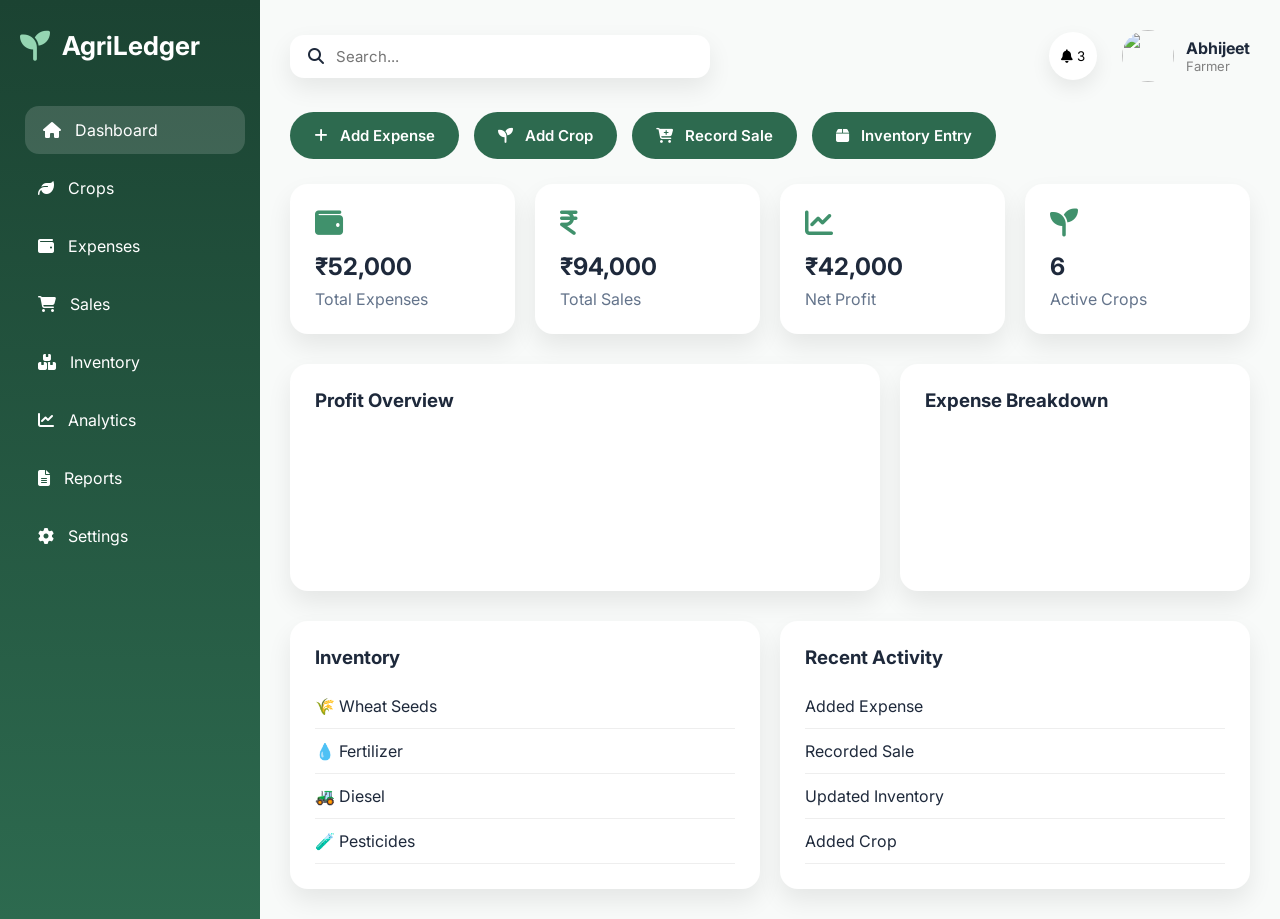
==== index.html @ b699dc94 "updated" ====
<!DOCTYPE html>
<html lang="en">
<head>
    <meta charset="UTF-8">
    <meta name="viewport" content="width=device-width, initial-scale=1.0">
    <title>AgriLedger</title>

    <link rel="stylesheet" href="style.css">

    <!-- Google Font -->
    <link href="https://fonts.googleapis.com/css2?family=Inter:wght@300;400;500;600;700&display=swap" rel="stylesheet">

    <!-- Font Awesome -->
    <link rel="stylesheet"
        href="https://cdnjs.cloudflare.com/ajax/libs/font-awesome/6.6.0/css/all.min.css">
</head>

<body>

<div class="container">

    <!-- Sidebar -->

    <aside class="sidebar">

        <div class="logo">

            <i class="fa-solid fa-seedling"></i>

            <h2>AgriLedger</h2>

        </div>

        <nav>

            <a href="#" class="active">
                <i class="fa-solid fa-house"></i>
                Dashboard
            </a>

            <a href="#">
                <i class="fa-solid fa-leaf"></i>
                Crops
            </a>

            <a href="#">
                <i class="fa-solid fa-wallet"></i>
                Expenses
            </a>

            <a href="#">
                <i class="fa-solid fa-cart-shopping"></i>
                Sales
            </a>

            <a href="#">
                <i class="fa-solid fa-boxes-stacked"></i>
                Inventory
            </a>

            <a href="#">
                <i class="fa-solid fa-chart-line"></i>
                Analytics
            </a>

            <a href="#">
                <i class="fa-solid fa-file-lines"></i>
                Reports
            </a>

            <a href="#">
                <i class="fa-solid fa-gear"></i>
                Settings
            </a>

        </nav>

    </aside>

    <!-- Main -->

    <main class="main">

        <!-- Topbar -->

        <header class="topbar">

            <div class="search">

                <i class="fa-solid fa-magnifying-glass"></i>

                <input
                    type="text"
                    placeholder="Search..."
                >

            </div>

            <div class="top-right">

                <button class="notification">
    <i class="fa-solid fa-bell"></i>
    <span class="badge">3</span>
</button>

                <div class="profile">

                    <img
                        src="https://i.pravatar.cc/100"
                        alt=""
                    >

                    <div>

                        <h4>Abhijeet</h4>

                        <p>Farmer</p>

                    </div>

                </div>

            </div>

        </header>

        <!-- Welcome -->

        <!-- Quick Actions -->

<section class="quick-actions">

    <button>
        <i class="fa-solid fa-plus"></i>
        Add Expense
    </button>

    <button>
        <i class="fa-solid fa-seedling"></i>
        Add Crop
    </button>

    <button>
        <i class="fa-solid fa-cart-plus"></i>
        Record Sale
    </button>

    <button>
        <i class="fa-solid fa-box"></i>
        Inventory Entry
    </button>

</section>

        <!-- KPI -->

        <section class="cards">

            <div class="card">

                <i class="fa-solid fa-wallet"></i>

                <h2>₹52,000</h2>

                <p>Total Expenses</p>

            </div>

            <div class="card">

                <i class="fa-solid fa-indian-rupee-sign"></i>

                <h2>₹94,000</h2>

                <p>Total Sales</p>

            </div>

            <div class="card">

                <i class="fa-solid fa-chart-line"></i>

                <h2>₹42,000</h2>

                <p>Net Profit</p>

            </div>

            <div class="card">

                <i class="fa-solid fa-seedling"></i>

                <h2>6</h2>

                <p>Active Crops</p>

            </div>

        </section>

        <!-- Charts -->

        <section class="charts">

            <div class="chart-card">

                <h3>Profit Overview</h3>

                <canvas id="profitChart"></canvas>

            </div>

            <div class="chart-card">

                <h3>Expense Breakdown</h3>

                <canvas id="expenseChart"></canvas>

            </div>

        </section>

        <!-- Bottom -->

        <section class="bottom-grid">

            <div class="inventory">

                <h3>Inventory</h3>

                <ul>

                    <li>🌾 Wheat Seeds</li>

                    <li>💧 Fertilizer</li>

                    <li>🚜 Diesel</li>

                    <li>🧪 Pesticides</li>

                </ul>

            </div>

            <div class="activity">

                <h3>Recent Activity</h3>

                <ul>

                    <li>Added Expense</li>

                    <li>Recorded Sale</li>

                    <li>Updated Inventory</li>

                    <li>Added Crop</li>

                </ul>

            </div>

        </section>

    </main>

</div>

<script src="https://cdn.jsdelivr.net/npm/chart.js"></script>
<script src="script.js"></script>

</body>
</html>
---- style.css ----
/* Google Font */
@import url('https://fonts.googleapis.com/css2?family=Inter:wght@300;400;500;600;700&display=swap');

/* =========================
   GLOBAL
========================= */

*{
    margin:0;
    padding:0;
    box-sizing:border-box;
    font-family:'Inter',sans-serif;
}

body{
    background:#F8FAF9;
    color:#1E293B;
}

.container{
    display:flex;
    min-height:100vh;
}

/* =========================
   SIDEBAR
========================= */

.sidebar{
    width:260px;
    background:linear-gradient(180deg,#1B4332,#2D6A4F);
    color:white;
    padding:30px 20px;
    display:flex;
    flex-direction:column;
    justify-content:flex-start;
}

.logo{
    display:flex;
    align-items:center;
    gap:12px;
    margin-bottom:45px;
}

.logo i{
    font-size:30px;
    color:#95D5B2;
}

.logo h2{
    font-size:26px;
}

.sidebar nav{
    display:flex;
    flex-direction:column;
    gap:10px;
}

.sidebar nav a{
    color:white;
    text-decoration:none;
    padding:14px 18px;
    border-radius:14px;
    display:flex;
    align-items:center;
    gap:14px;
    transition:.3s;
}

.sidebar nav a:hover,
.sidebar nav .active{
    background:rgba(255,255,255,.15);
    transform:translateX(5px);
}

/* =========================
   MAIN
========================= */

.main{
    flex:1;
    padding:30px;
}

/* =========================
   TOPBAR
========================= */

.topbar{
    display:flex;
    justify-content:space-between;
    align-items:center;
    margin-bottom:30px;
}

.search{
    width:420px;
    background:white;
    padding:12px 18px;
    border-radius:14px;
    display:flex;
    align-items:center;
    gap:12px;
    box-shadow:0 10px 25px rgba(0,0,0,.08);
}

.search input{
    width:100%;
    border:none;
    outline:none;
    background:none;
    font-size:15px;
}

.top-right{
    display:flex;
    align-items:center;
    gap:25px;
}

.notification{
    width:48px;
    height:48px;
    border:none;
    border-radius:50%;
    background:white;
    cursor:pointer;
    box-shadow:0 8px 20px rgba(0,0,0,.08);
    transition:.3s;
}

.notification:hover{
    transform:translateY(-3px);
}

.profile{
    display:flex;
    align-items:center;
    gap:12px;
}

.profile img{
    width:52px;
    height:52px;
    border-radius:50%;
}

.profile h4{
    font-size:16px;
}

.profile p{
    color:gray;
    font-size:13px;
}

/* =========================
   WELCOME
========================= */

.welcome{
    margin-bottom:25px;
}

.welcome h1{
    font-size:34px;
    margin-bottom:8px;
}

.welcome p{
    color:#64748B;
}

/* =========================
   KPI CARDS
========================= */

.cards{
    display:grid;
    grid-template-columns:repeat(4,1fr);
    gap:20px;
    margin-bottom:30px;
}

.card{
    background:white;
    border-radius:18px;
    padding:25px;
    box-shadow:0 12px 25px rgba(0,0,0,.08);
    transition:.3s;
}

.card:hover{
    transform:translateY(-6px);
}

.card i{
    color:#40916C;
    font-size:28px;
    margin-bottom:15px;
}

.card h2{
    margin-bottom:8px;
}

.card p{
    color:#64748B;
}

/* =========================
   CHARTS
========================= */

.charts{
    display:grid;
    grid-template-columns:2fr 1fr;
    gap:20px;
    margin-bottom:30px;
}

.chart-card{
    background:white;
    border-radius:18px;
    padding:25px;
    box-shadow:0 12px 25px rgba(0,0,0,.08);
}

.placeholder{
    margin-top:20px;
    height:260px;
    border-radius:15px;
    display:flex;
    align-items:center;
    justify-content:center;
    background:#EEF5F1;
    color:#2D6A4F;
    font-weight:600;
}

/* =========================
   BOTTOM GRID
========================= */

.bottom-grid{
    display:grid;
    grid-template-columns:1fr 1fr;
    gap:20px;
}

.inventory,
.activity{
    background:white;
    border-radius:18px;
    padding:25px;
    box-shadow:0 12px 25px rgba(0,0,0,.08);
}

.inventory ul,
.activity ul{
    margin-top:15px;
    list-style:none;
}

.inventory li,
.activity li{
    padding:12px 0;
    border-bottom:1px solid #eee;
}

/* =========================
   RESPONSIVE
========================= */

@media(max-width:1100px){

.cards{
grid-template-columns:repeat(2,1fr);
}

.charts{
grid-template-columns:1fr;
}

.bottom-grid{
grid-template-columns:1fr;
}

}

@media(max-width:800px){

.sidebar{
display:none;
}

.search{
width:100%;
}

.cards{
grid-template-columns:1fr;
}

.topbar{
flex-direction:column;
gap:20px;
align-items:flex-start;
}

}

/* =========================
   QUICK ACTIONS
========================= */

.quick-actions{
    display:flex;
    gap:15px;
    margin:25px 0;
    flex-wrap:wrap;
}

.quick-actions button{

    border:none;
    cursor:pointer;

    padding:14px 24px;

    border-radius:50px;

    background:#2D6A4F;

    color:white;

    font-size:15px;

    font-weight:600;

    transition:.3s;
}

.quick-actions button:hover{

    background:#40916C;

    transform:translateY(-4px);

}

.quick-actions i{

    margin-right:8px;

}
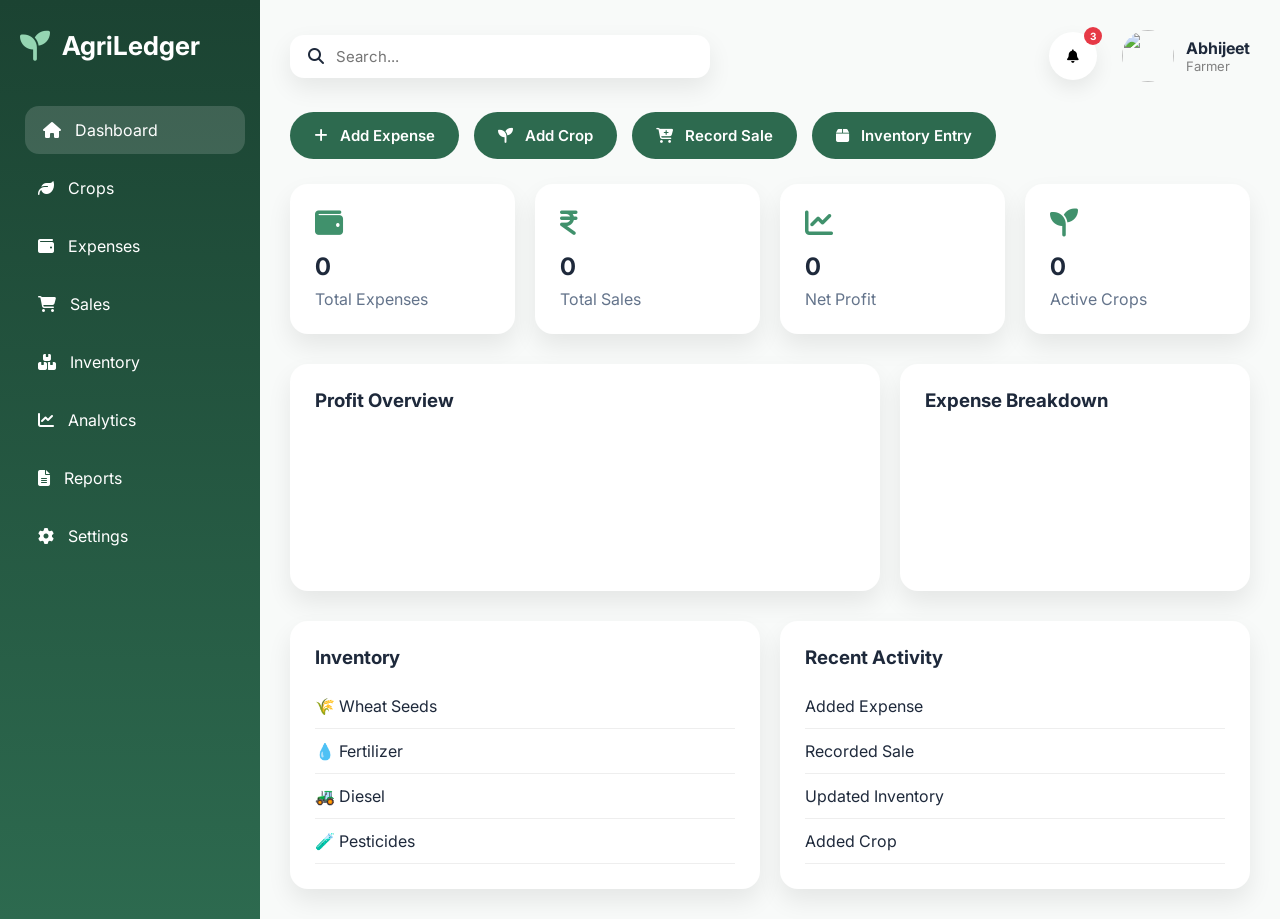
==== commit ec2176da: "updated" ====
--- a/index.html
+++ b/index.html
@@ -160,7 +160,7 @@
 
                 <i class="fa-solid fa-wallet"></i>
 
-                <h2>₹52,000</h2>
+                <h2 class="counter" data-target="52000">0</h2>
 
                 <p>Total Expenses</p>
 
@@ -170,7 +170,7 @@
 
                 <i class="fa-solid fa-indian-rupee-sign"></i>
 
-                <h2>₹94,000</h2>
+                <h2 class="counter" data-target="92000">0</h2>
 
                 <p>Total Sales</p>
 
@@ -180,7 +180,7 @@
 
                 <i class="fa-solid fa-chart-line"></i>
 
-                <h2>₹42,000</h2>
+                <h2 class="counter" data-target="42000">0</h2>
 
                 <p>Net Profit</p>
 
@@ -190,7 +190,7 @@
 
                 <i class="fa-solid fa-seedling"></i>
 
-                <h2>6</h2>
+                <h2 class="counter" data-target="6">0</h2>
 
                 <p>Active Crops</p>
 
--- a/style.css
+++ b/style.css
@@ -355,4 +355,24 @@
 
     margin-right:8px;
 
+}
+
+.notification{
+    position:relative;
+}
+
+.badge{
+    position:absolute;
+    top:-5px;
+    right:-5px;
+    width:18px;
+    height:18px;
+    border-radius:50%;
+    background:#E63946;
+    color:white;
+    display:flex;
+    align-items:center;
+    justify-content:center;
+    font-size:10px;
+    font-weight:bold;
 }
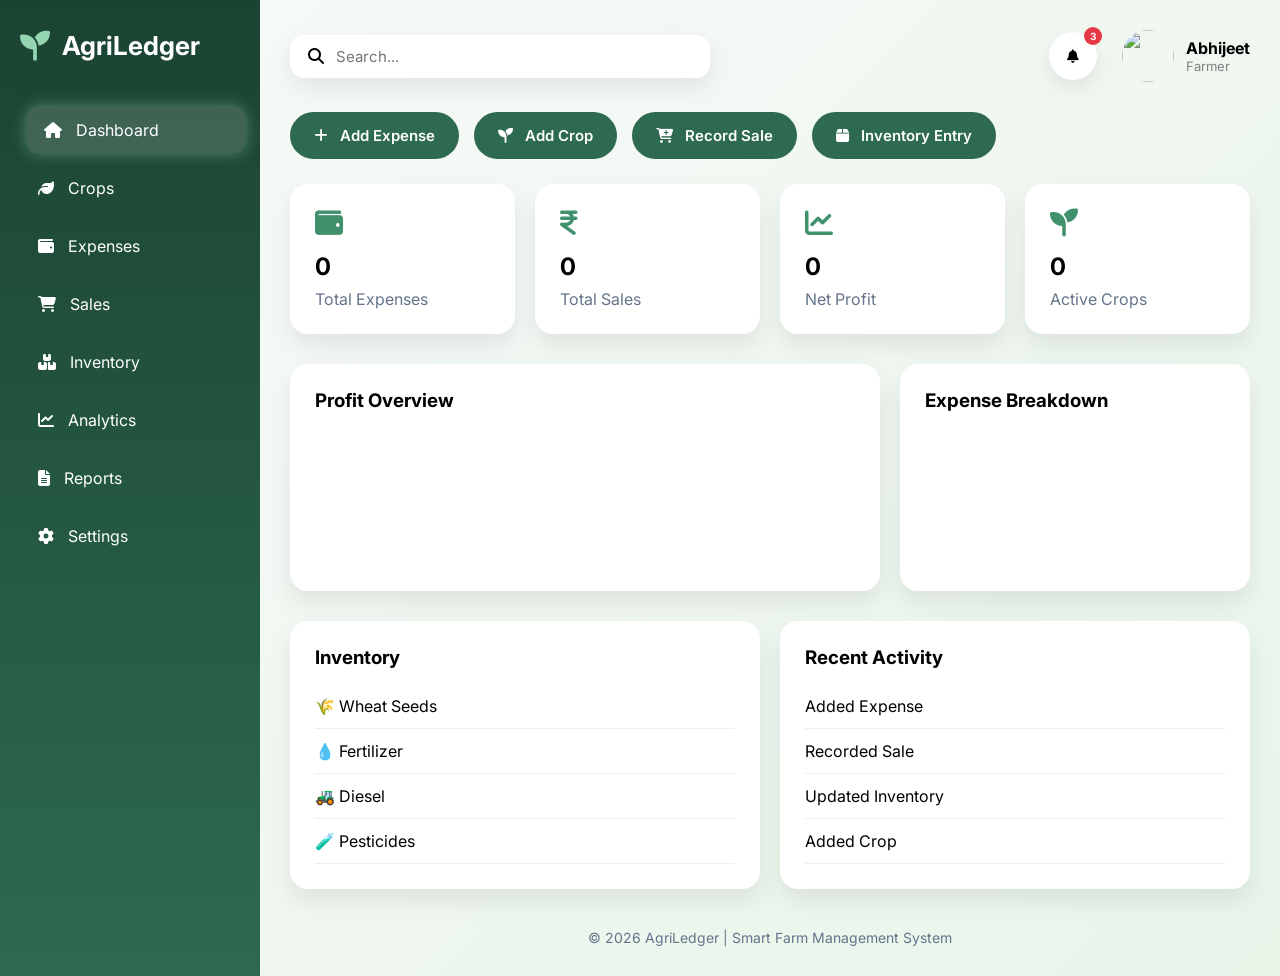
==== commit c1825882: "updated" ====
--- a/index.html
+++ b/index.html
@@ -262,6 +262,12 @@
 
         </section>
 
+        <footer class="footer">
+
+© 2026 AgriLedger | Smart Farm Management System
+
+</footer>
+
     </main>
 
 </div>
--- a/style.css
+++ b/style.css
@@ -13,8 +13,9 @@
 }
 
 body{
-    background:#F8FAF9;
-    color:#1E293B;
+
+background:linear-gradient(135deg,#F8FAF9,#E8F5E9);
+
 }
 
 .container{
@@ -71,8 +72,13 @@
 
 .sidebar nav a:hover,
 .sidebar nav .active{
-    background:rgba(255,255,255,.15);
-    transform:translateX(5px);
+
+background:rgba(255,255,255,.15);
+
+box-shadow:0 0 15px rgba(149,213,178,.4);
+
+transform:translateX(6px);
+
 }
 
 /* =========================
@@ -193,7 +199,11 @@
 }
 
 .card:hover{
-    transform:translateY(-6px);
+
+transform:translateY(-10px) scale(1.02);
+
+box-shadow:0 20px 45px rgba(0,0,0,.15);
+
 }
 
 .card i{
@@ -375,4 +385,16 @@
     justify-content:center;
     font-size:10px;
     font-weight:bold;
+}
+
+.footer{
+
+margin-top:40px;
+
+text-align:center;
+
+color:#64748B;
+
+font-size:14px;
+
 }
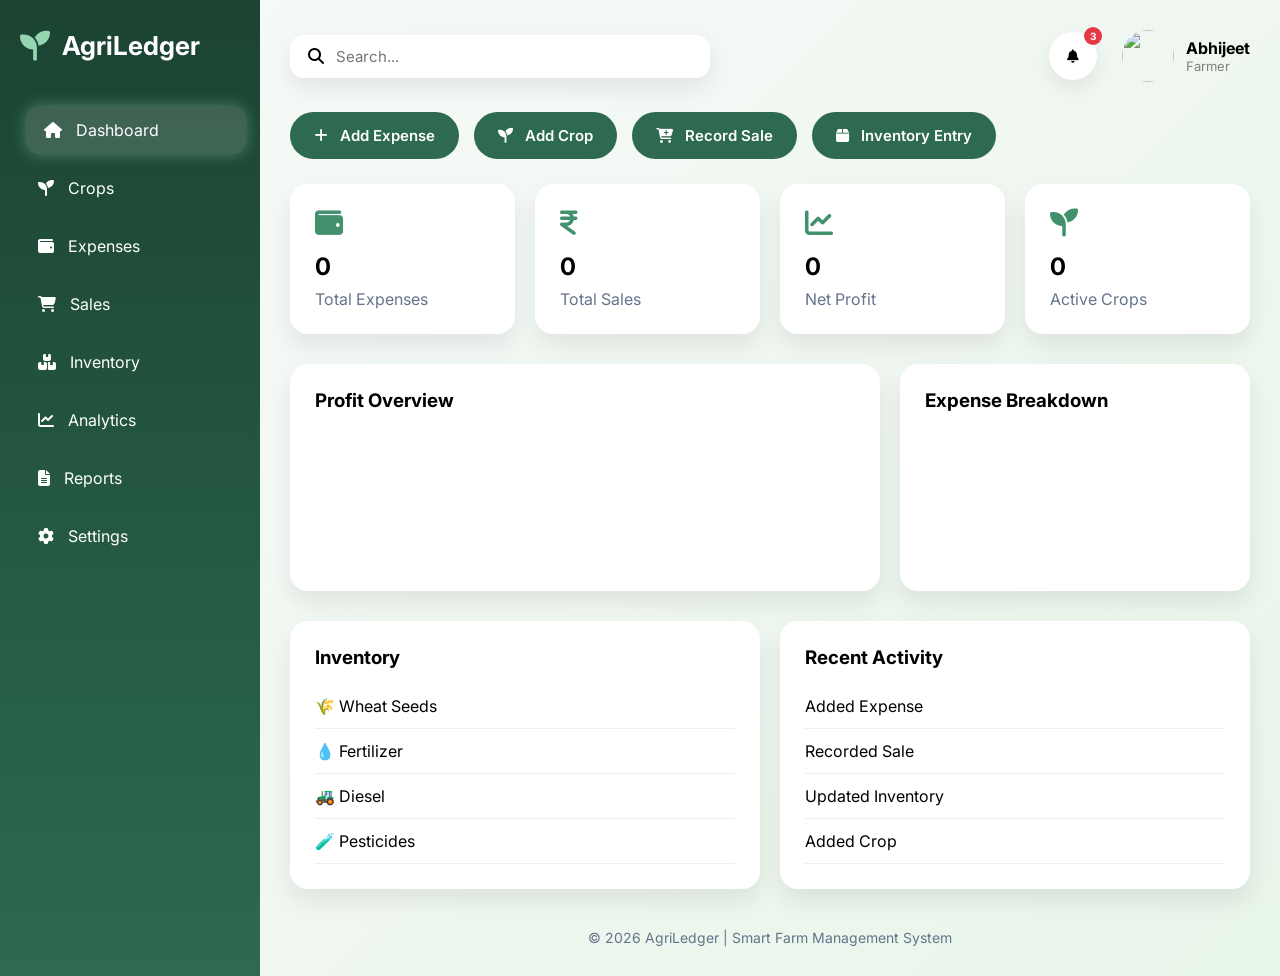
==== commit fc635db7: "uddated" ====
--- a/index.html
+++ b/index.html
@@ -38,10 +38,10 @@
                 Dashboard
             </a>
 
-            <a href="#">
-                <i class="fa-solid fa-leaf"></i>
-                Crops
-            </a>
+            <a href="crop/crop.html">
+    <i class="fa-solid fa-seedling"></i>
+    Crops
+</a>
 
             <a href="#">
                 <i class="fa-solid fa-wallet"></i>
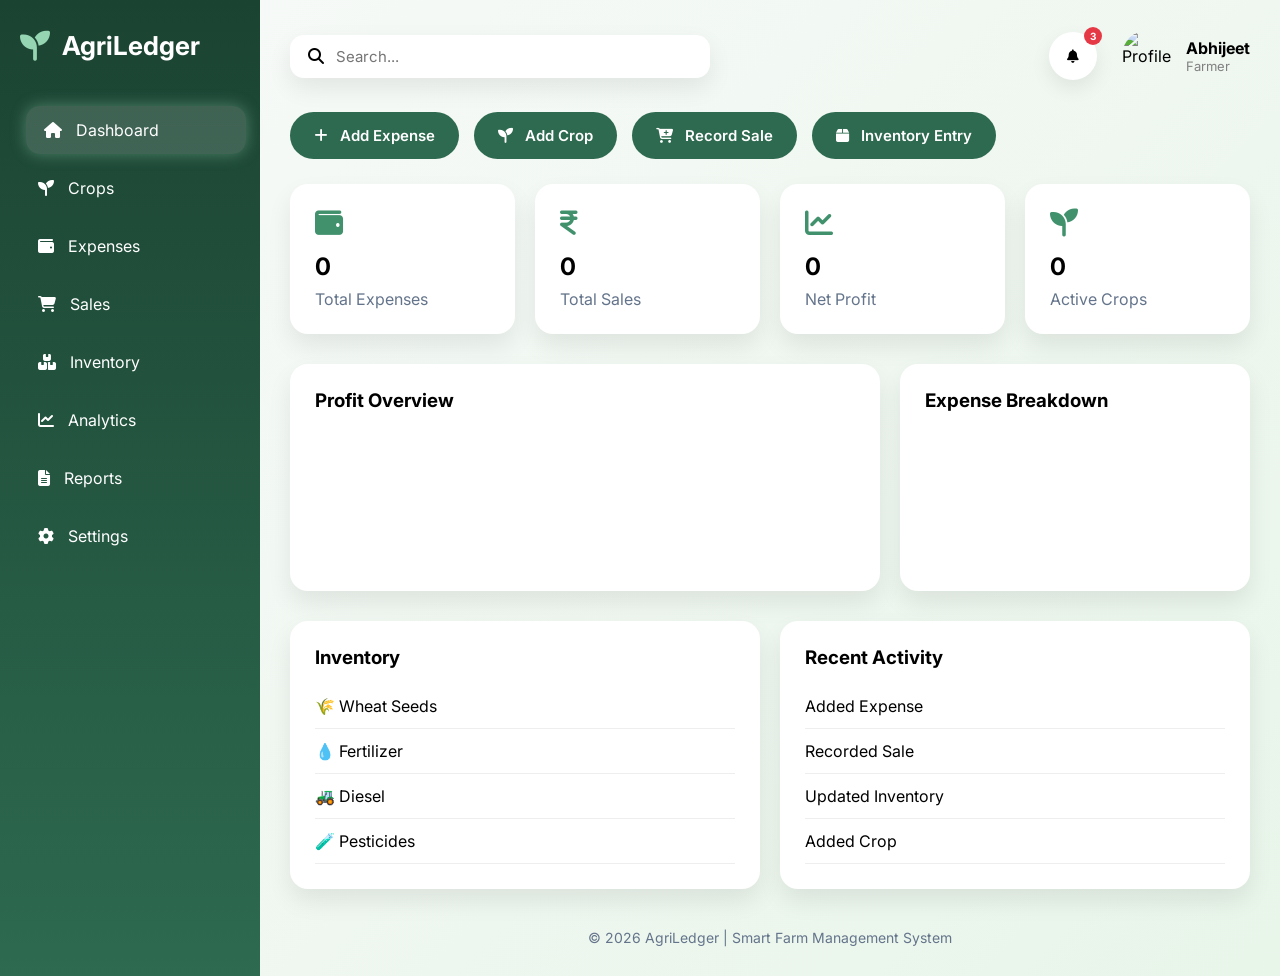
==== commit 8ac98e5a: "updated" ====
--- a/index.html
+++ b/index.html
@@ -11,262 +11,162 @@
     <link href="https://fonts.googleapis.com/css2?family=Inter:wght@300;400;500;600;700&display=swap" rel="stylesheet">
 
     <!-- Font Awesome -->
-    <link rel="stylesheet"
-        href="https://cdnjs.cloudflare.com/ajax/libs/font-awesome/6.6.0/css/all.min.css">
+    <link rel="stylesheet" href="https://cdnjs.cloudflare.com/ajax/libs/font-awesome/6.6.0/css/all.min.css">
 </head>
-
 <body>
 
 <div class="container">
 
     <!-- Sidebar -->
-
     <aside class="sidebar">
-
         <div class="logo">
-
             <i class="fa-solid fa-seedling"></i>
-
             <h2>AgriLedger</h2>
-
         </div>
 
         <nav>
-
             <a href="#" class="active">
                 <i class="fa-solid fa-house"></i>
                 Dashboard
             </a>
-
             <a href="crop/crop.html">
-    <i class="fa-solid fa-seedling"></i>
-    Crops
-</a>
-
-            <a href="#">
+                <i class="fa-solid fa-seedling"></i>
+                Crops
+            </a>
+            <a href="expense/expense.html">
                 <i class="fa-solid fa-wallet"></i>
                 Expenses
             </a>
-
-            <a href="#">
+            <a href="sales/sales.html">
                 <i class="fa-solid fa-cart-shopping"></i>
                 Sales
             </a>
-
-            <a href="#">
+            <a href="inventory/inventory.html">
                 <i class="fa-solid fa-boxes-stacked"></i>
                 Inventory
             </a>
-
             <a href="#">
                 <i class="fa-solid fa-chart-line"></i>
                 Analytics
             </a>
-
             <a href="#">
                 <i class="fa-solid fa-file-lines"></i>
                 Reports
             </a>
-
             <a href="#">
                 <i class="fa-solid fa-gear"></i>
                 Settings
             </a>
-
         </nav>
-
     </aside>
 
-    <!-- Main -->
-
+    <!-- Main Content -->
     <main class="main">
 
         <!-- Topbar -->
-
         <header class="topbar">
-
             <div class="search">
-
                 <i class="fa-solid fa-magnifying-glass"></i>
-
-                <input
-                    type="text"
-                    placeholder="Search..."
-                >
-
+                <input type="text" placeholder="Search...">
             </div>
 
             <div class="top-right">
-
                 <button class="notification">
-    <i class="fa-solid fa-bell"></i>
-    <span class="badge">3</span>
-</button>
+                    <i class="fa-solid fa-bell"></i>
+                    <span class="badge">3</span>
+                </button>
 
                 <div class="profile">
-
-                    <img
-                        src="https://i.pravatar.cc/100"
-                        alt=""
-                    >
-
+                    <img src="https://i.pravatar.cc/100" alt="Profile">
                     <div>
-
                         <h4>Abhijeet</h4>
-
                         <p>Farmer</p>
-
                     </div>
-
                 </div>
-
             </div>
-
         </header>
 
-        <!-- Welcome -->
+        <!-- Quick Actions -->
+        <section class="quick-actions">
+            <button>
+                <i class="fa-solid fa-plus"></i>
+                Add Expense
+            </button>
+            <button>
+                <i class="fa-solid fa-seedling"></i>
+                Add Crop
+            </button>
+            <button>
+                <i class="fa-solid fa-cart-plus"></i>
+                Record Sale
+            </button>
+            <button>
+                <i class="fa-solid fa-box"></i>
+                Inventory Entry
+            </button>
+        </section>
 
-        <!-- Quick Actions -->
-
-<section class="quick-actions">
-
-    <button>
-        <i class="fa-solid fa-plus"></i>
-        Add Expense
-    </button>
-
-    <button>
-        <i class="fa-solid fa-seedling"></i>
-        Add Crop
-    </button>
-
-    <button>
-        <i class="fa-solid fa-cart-plus"></i>
-        Record Sale
-    </button>
-
-    <button>
-        <i class="fa-solid fa-box"></i>
-        Inventory Entry
-    </button>
-
-</section>
-
-        <!-- KPI -->
-
+        <!-- KPI Cards -->
         <section class="cards">
-
             <div class="card">
-
                 <i class="fa-solid fa-wallet"></i>
-
                 <h2 class="counter" data-target="52000">0</h2>
-
                 <p>Total Expenses</p>
-
             </div>
-
             <div class="card">
-
                 <i class="fa-solid fa-indian-rupee-sign"></i>
-
                 <h2 class="counter" data-target="92000">0</h2>
-
                 <p>Total Sales</p>
-
             </div>
-
             <div class="card">
-
                 <i class="fa-solid fa-chart-line"></i>
-
                 <h2 class="counter" data-target="42000">0</h2>
-
                 <p>Net Profit</p>
-
             </div>
-
             <div class="card">
-
                 <i class="fa-solid fa-seedling"></i>
-
                 <h2 class="counter" data-target="6">0</h2>
-
                 <p>Active Crops</p>
-
             </div>
-
         </section>
 
         <!-- Charts -->
-
         <section class="charts">
-
             <div class="chart-card">
-
                 <h3>Profit Overview</h3>
-
                 <canvas id="profitChart"></canvas>
-
             </div>
-
             <div class="chart-card">
-
                 <h3>Expense Breakdown</h3>
-
                 <canvas id="expenseChart"></canvas>
-
             </div>
-
         </section>
 
-        <!-- Bottom -->
-
+        <!-- Bottom Grid -->
         <section class="bottom-grid">
-
             <div class="inventory">
-
                 <h3>Inventory</h3>
-
                 <ul>
-
                     <li>🌾 Wheat Seeds</li>
-
                     <li>💧 Fertilizer</li>
-
                     <li>🚜 Diesel</li>
-
                     <li>🧪 Pesticides</li>
-
                 </ul>
-
             </div>
-
             <div class="activity">
-
                 <h3>Recent Activity</h3>
-
                 <ul>
-
                     <li>Added Expense</li>
-
                     <li>Recorded Sale</li>
-
                     <li>Updated Inventory</li>
-
                     <li>Added Crop</li>
-
                 </ul>
-
             </div>
-
         </section>
 
         <footer class="footer">
-
-© 2026 AgriLedger | Smart Farm Management System
-
-</footer>
+            © 2026 AgriLedger | Smart Farm Management System
+        </footer>
 
     </main>
 
@@ -274,6 +174,5 @@
 
 <script src="https://cdn.jsdelivr.net/npm/chart.js"></script>
 <script src="script.js"></script>
-
 </body>
 </html>
